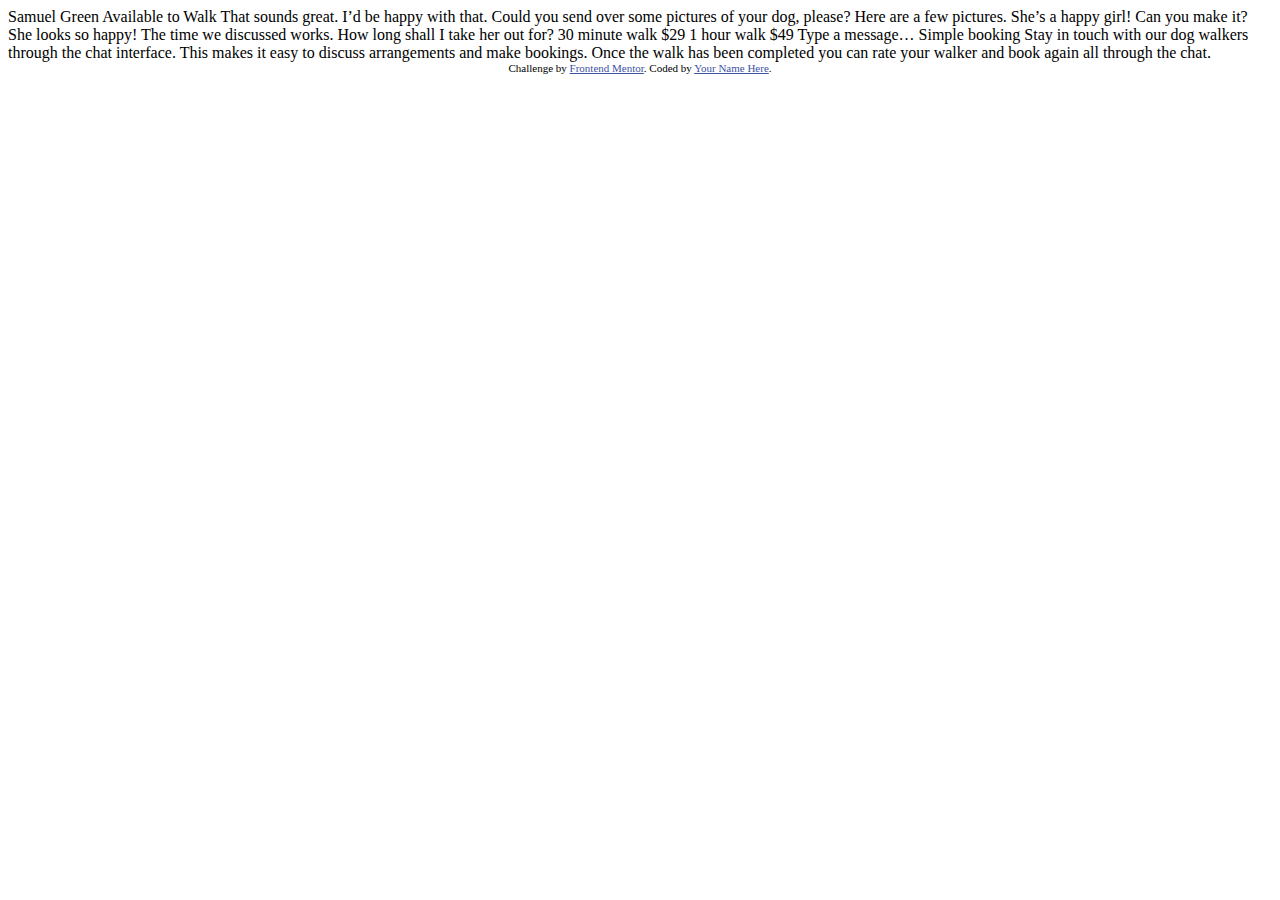
==== index.html @ b86929d4 "Adding the basic structure of this challenge" ====
<!DOCTYPE html>
<html lang="en">
<head>
  <meta charset="UTF-8">
  <meta name="viewport" content="width=device-width, initial-scale=1.0"> <!-- displays site properly based on user's device -->

  <link rel="icon" type="image/png" sizes="32x32" href="./images/favicon-32x32.png">
  
  <title>Frontend Mentor | [Challenge Name Here]</title>

  <!-- Feel free to remove these styles or customise in your own stylesheet 👍 -->
  <style>
    .attribution { font-size: 11px; text-align: center; }
    .attribution a { color: hsl(228, 45%, 44%); }
  </style>
</head>
<body>

  Samuel Green
  Available to Walk

  That sounds great. I’d be happy with that.

  Could you send over some pictures of your dog, please?

  Here are a few pictures. She’s a happy girl!

  Can you make it?

  She looks so happy! The time we discussed works. How long shall I take her out for?

  30 minute walk
  $29

  1 hour walk
  $49

  Type a message…

  Simple booking

  Stay in touch with our dog walkers through the chat interface. This makes it easy to 
  discuss arrangements and make bookings. Once the walk has been completed you can rate 
  your walker and book again all through the chat.
  
  <div class="attribution">
    Challenge by <a href="https://www.frontendmentor.io?ref=challenge" target="_blank">Frontend Mentor</a>. 
    Coded by <a href="#">Your Name Here</a>.
  </div>
</body>
</html>
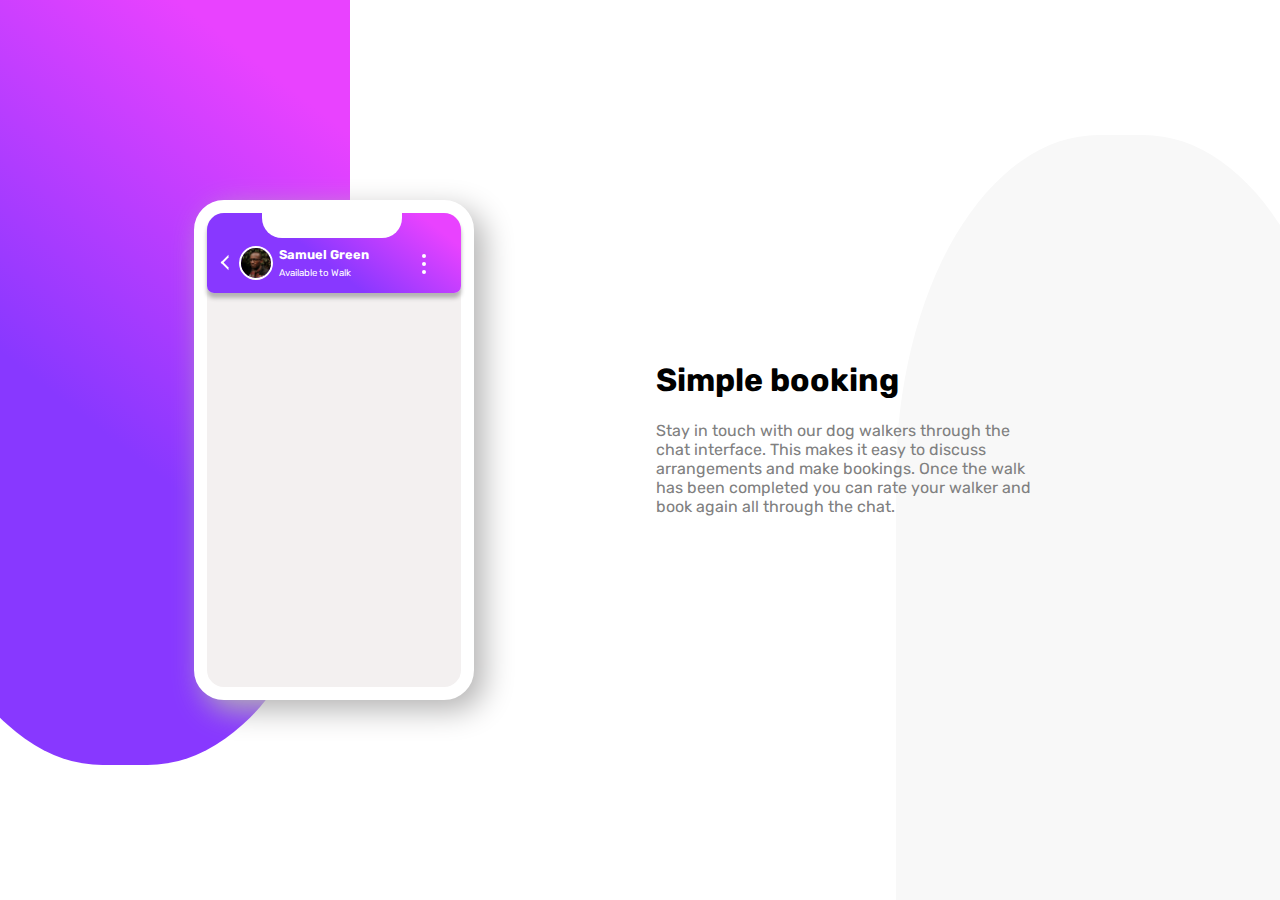
==== commit 3fb8f60c: "Added the mi layout ad content" ====
--- a/index.html
+++ b/index.html
@@ -5,7 +5,7 @@
   <meta name="viewport" content="width=device-width, initial-scale=1.0"> <!-- displays site properly based on user's device -->
 
   <link rel="icon" type="image/png" sizes="32x32" href="./images/favicon-32x32.png">
-  
+  <link rel="stylesheet" href="style1.css">
   <title>Frontend Mentor | [Challenge Name Here]</title>
 
   <!-- Feel free to remove these styles or customise in your own stylesheet 👍 -->
@@ -15,8 +15,8 @@
   </style>
 </head>
 <body>
-
-  Samuel Green
+  <!--
+     Samuel Green
   Available to Walk
 
   That sounds great. I’d be happy with that.
@@ -33,7 +33,7 @@
   $29
 
   1 hour walk
-  $49
+  $49 
 
   Type a message…
 
@@ -43,7 +43,39 @@
   discuss arrangements and make bookings. Once the walk has been completed you can rate 
   your walker and book again all through the chat.
   
-  <div class="attribution">
+  -->
+<main class="content">
+  <div class="phone">
+    <div class="header">
+      <div class="person">
+        <div id="arrow"></div>
+        <div class="person-img">
+          <img src="./images/avatar.jpg" alt="person-avatar">
+        </div>
+        <div class="person-id">
+          <h4>
+            Samuel Green
+          </h4>
+          <p>
+            Available to Walk
+          </p>
+        </div>
+        <div id="setting-icon">
+          <div></div>
+          <div></div>
+          <div></div>
+        </div>
+      </div>
+    </div>
+  </div>
+  <div class="main-text">
+    <h1>Simple booking</h1>
+    <p>Stay in touch with our dog walkers through the chat interface. This makes it easy to
+      discuss arrangements and make bookings. Once the walk has been completed you can rate
+      your walker and book again all through the chat.</p>
+  </div>
+</main>
+  <!--div class="attribution">
     Challenge by <a href="https://www.frontendmentor.io?ref=challenge" target="_blank">Frontend Mentor</a>. 
     Coded by <a href="#">Your Name Here</a>.
   </div>
--- a/style1.css
+++ b/style1.css
@@ -0,0 +1,178 @@
+@import url('https://fonts.googleapis.com/css2?family=Rubik:wght@400;500;700&display=swap');
+body{
+    margin: 0;
+    width: 98vw;
+    height: 95vh;
+     overflow-x: hidden;
+     font-family: 'Rubik', sans-serif;
+}
+body::before{
+    content: '';
+    z-index: -1;
+    position: absolute;
+    left: -100px;
+    border-bottom-left-radius: 45%;
+    border-bottom-right-radius: 45%;
+    height: 85%;
+    width:450px;
+    background: rgb(136,56,255);
+    background: linear-gradient(38deg, rgba(136,56,255,1) 44%, rgba(233,66,255,1) 88%);
+}
+body::after{
+    z-index: -1;
+    content: '';
+    position: absolute;
+    bottom: 0;
+    left:70vw;
+    border-top-left-radius: 45%;
+    border-top-right-radius: 45%;
+    height: 85%;
+    width:450px;
+    background: #f8f8f8;
+}
+.content{
+    height: 100vh;
+    width: 90vw;
+    display: flex;
+    flex-direction: row;
+    flex-wrap: wrap;
+    justify-content: space-evenly;
+    align-items: center;
+}
+@media (min-width: 947px){
+    .phone {
+        left: 70px;
+    }
+    .main-text {
+        top:90px;
+    }
+}
+.phone{
+    margin: 1.5rem;
+    position: relative;
+    z-index: 1;
+    background: #f3f0f0;
+    width: 280px;
+    height: 500px;
+    border: 13px white solid;
+    box-sizing: border-box;
+    box-shadow: 10px 10px 30px #b4b3b3;
+    border-radius: 30px;
+}
+/*notch*/
+.phone::before {
+    content: '';
+    position: absolute;
+    background: white;
+    width:  140px ;
+    height: 25px;
+    border-bottom-left-radius: 20px;
+    border-bottom-right-radius: 20px;
+    left: 55px;
+}
+.header {
+    font-size: 16px;
+    color: white;
+    position: relative;
+    z-index: -2;
+    width: 100%;
+    height: 80px;
+     background: rgb(136,56,255);
+    background: linear-gradient(38deg, rgba(136,56,255,1) 44%, rgba(233,66,255,1) 88%);
+    border-top-right-radius: 17px;
+    border-top-left-radius: 17px;
+    border-bottom-left-radius: 7px;
+    border-bottom-right-radius: 7px;
+    box-shadow: 0px 5px 4px #b4b3b3;
+    display: flex;
+    align-items: center;
+    line-height: 2%;
+}
+#arrow {
+    position: relative;
+    top: 3.8rem;
+    left: 1rem;
+    width: 7px;
+    height: 7px;
+    border-right: 2px solid white ;
+    border-bottom: 2px solid white ;
+    border-left: 2px solid transparent;
+    border-top: 2px solid transparent;
+    transform: rotate(135deg);
+}
+.person-img {
+    position: relative;
+    top:2.4rem;
+    left: 2rem;
+    width: 30px;
+    height: 30px;
+    border-radius: 50%;
+    border: 2px white solid;
+}
+.person-img img {
+    width: 100%;
+    height: 100%;
+    object-fit: cover;
+    border-radius: 50%;
+}
+.person-id{
+    position: relative;
+    bottom: .2rem;
+    left: 4.5rem;
+}
+.person-id h4 {
+    font-size: 80%;
+}
+.person-id p {
+    font-size: 60%;
+
+}
+#setting-icon {
+    position: relative;
+    bottom: 2rem;
+   left: 215px;
+}
+#setting-icon div {
+  width: 4px;
+  height: 4px;
+  background-color: white;
+  border-radius: 50%;
+  margin: 4px 0;
+
+}
+.main-text {
+    position: relative;
+    max-width: 380px;
+    height: 400px;
+    margin: 1rem;
+    margin-left: 8rem;
+}
+.main-text p {
+    color: gray;
+}
+@media (max-width:946px) {
+    body::before{
+        left:-50px;
+        width: 320px;
+        height: 60%;
+    }
+    body::after{
+        border-bottom-left-radius: 25%;
+    }
+    .phone{
+        top:50px;
+        left:10px;
+    }
+    
+
+    .main-text {
+        top:50px;
+        right: 50px;
+        text-align: center;
+    }
+    body::after{
+    height: 65%;
+    width:450px;
+    left:70vw;
+    }
+}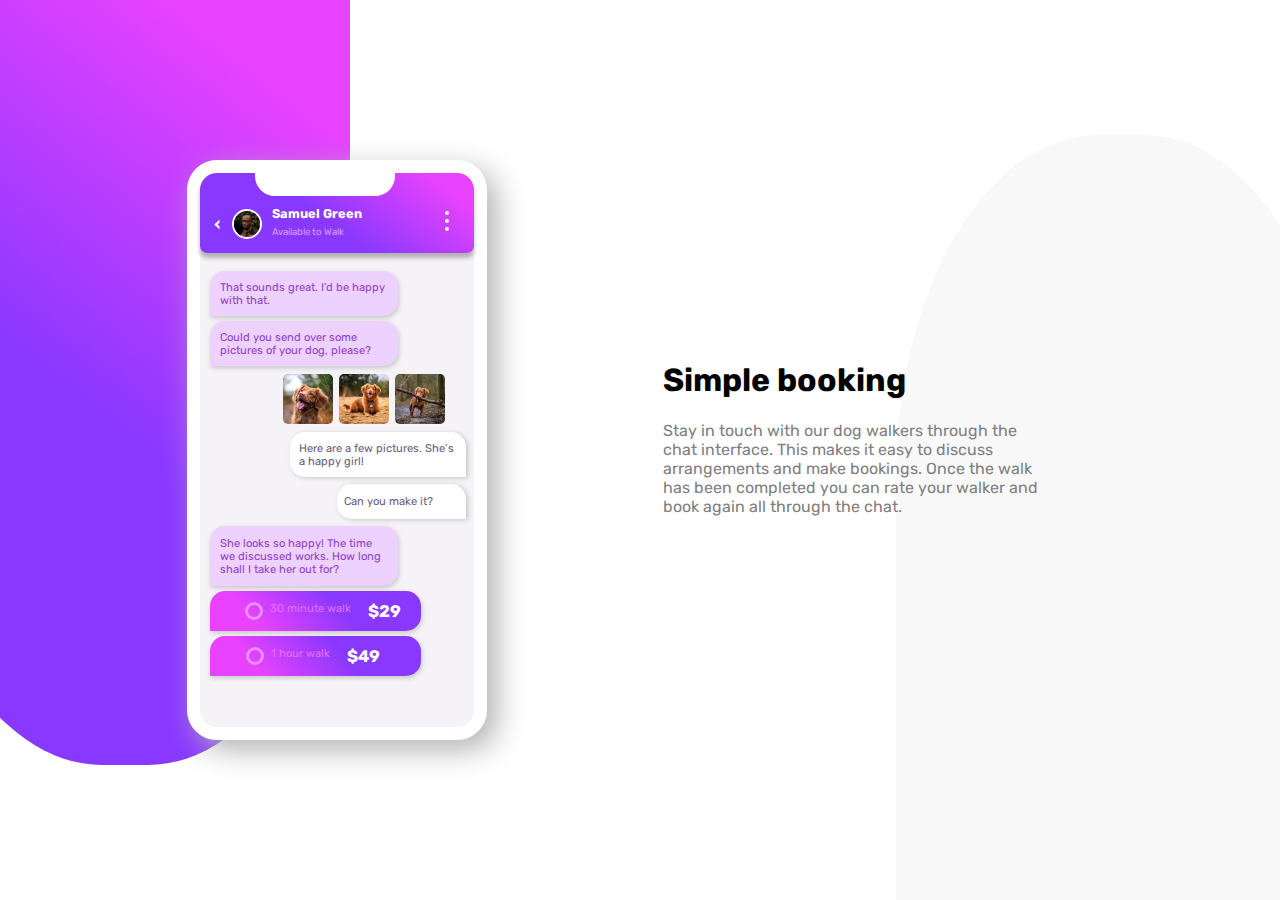
==== commit 6b8a376b: "adding chat inside the phone" ====
--- a/index.html
+++ b/index.html
@@ -1,12 +1,12 @@
 <!DOCTYPE html>
 <html lang="en">
 <head>
-  <meta charset="UTF-8">
+  <meta charset="UTF-8"> 
   <meta name="viewport" content="width=device-width, initial-scale=1.0"> <!-- displays site properly based on user's device -->
 
   <link rel="icon" type="image/png" sizes="32x32" href="./images/favicon-32x32.png">
   <link rel="stylesheet" href="style1.css">
-  <title>Frontend Mentor | [Challenge Name Here]</title>
+  <title>Frontend Mentor | Chat App Illustration</title>
 
   <!-- Feel free to remove these styles or customise in your own stylesheet 👍 -->
   <style>
@@ -67,6 +67,58 @@
         </div>
       </div>
     </div>
+    <div class="chat-texts">
+      <ul class="chat">
+        <li class="chat-text chat-left">
+          <p>That sounds great. I’d be happy with that.</p>
+        </li>
+        <li class="chat-text chat-left">
+          <p>Could you send over some pictures of your dog, please?</p>
+        </li>
+        <li class=" chat-right-images">
+          <ul class="chat-images">
+            <li><img src="./images/dog-image-1.jpg" alt="dog-image-1"></li>
+            <li><img src="./images/dog-image-2.jpg" alt="dog-image-2"></li>
+            <li><img src="./images/dog-image-3.jpg" alt="dog-image-3"></li>
+          </ul>
+        </li>
+        <li class="chat-right">
+          <p>Here are a few pictures. She’s a happy girl!</p>
+        </li>
+        <li class="chat-right small">
+          <p>Can you make it?</p>
+        </li>
+        <li class="chat-left big">
+          <p>She looks so happy! The time we discussed works. How long shall I take her out for?</p>
+        </li>
+        <li class="chat-left pricing">
+          <ul class="price">
+            <li>
+              <label class="price-label" for="30min">30 minute walk
+                <input type="radio" name="radio" value="30min">
+                <span class="check"></span>
+              </label>
+            </li>
+            <li class="ammount">
+              <h2>$29</h2>
+            </li>
+          </ul>
+        </li>
+        <li class="chat-left pricing">
+          <ul class="price">
+            <li style="margin-left:-35px">
+              <label class="price-label hour" for="1hr">1 hour walk
+                <input type="radio" name="radio" value="1hr">
+                <span class="check"></span>
+              </label>
+            </li>
+            <li class="ammount" style="margin-right:-15px">
+              <h2>$49</h2>
+            </li>
+          </ul>
+        </li>
+      </ul>
+    </div>
   </div>
   <div class="main-text">
     <h1>Simple booking</h1>
--- a/style1.css
+++ b/style1.css
@@ -3,8 +3,11 @@
     margin: 0;
     width: 98vw;
     height: 95vh;
-     overflow-x: hidden;
+     overflow-x: hidden !important;
      font-family: 'Rubik', sans-serif;
+}
+* {
+    box-sizing: border-box;
 }
 body::before{
     content: '';
@@ -51,9 +54,9 @@
     margin: 1.5rem;
     position: relative;
     z-index: 1;
-    background: #f3f0f0;
-    width: 280px;
-    height: 500px;
+    background: hsl(270, 20%, 96%);
+    width: 300px;
+    height: 580px;
     border: 13px white solid;
     box-sizing: border-box;
     box-shadow: 10px 10px 30px #b4b3b3;
@@ -68,6 +71,7 @@
     height: 25px;
     border-bottom-left-radius: 20px;
     border-bottom-right-radius: 20px;
+     margin-top: -2px;
     left: 55px;
 }
 .header {
@@ -102,7 +106,7 @@
 }
 .person-img {
     position: relative;
-    top:2.4rem;
+    top:2.6rem;
     left: 2rem;
     width: 30px;
     height: 30px;
@@ -117,7 +121,6 @@
 }
 .person-id{
     position: relative;
-    bottom: .2rem;
     left: 4.5rem;
 }
 .person-id h4 {
@@ -125,12 +128,12 @@
 }
 .person-id p {
     font-size: 60%;
-
+     color: hsl(276, 100%, 81%);
 }
 #setting-icon {
     position: relative;
-    bottom: 2rem;
-   left: 215px;
+    bottom: 1.9rem;
+   left: 245px;
 }
 #setting-icon div {
   width: 4px;
@@ -159,15 +162,16 @@
     body::after{
         border-bottom-left-radius: 25%;
     }
+    .content{
+        height: auto;
+    }
     .phone{
         top:50px;
-        left:10px;
-    }
-    
-
+        left:8%;
+    }
     .main-text {
         top:50px;
-        right: 50px;
+        right: 25px;
         text-align: center;
     }
     body::after{
@@ -175,4 +179,142 @@
     width:450px;
     left:70vw;
     }
+}
+@media (max-width:350px){
+    .phone{
+        top:50px;
+        left:6%;
+    }
+    .main-text {
+        width: 100%;
+        top:50px;
+        right: 30px;
+        text-align: center;
+    }
+}
+ul {
+    list-style-type:none;
+}
+.chat-texts{
+    display: block;
+    position: absolute;
+    top:87px;
+    line-height: normal;
+    font-size: 70%;
+}
+
+.chat-left {
+    position: relative;
+    right: 35px;
+    width: 80%;
+    height: 45px;
+    border-radius: 15px;
+    display: flex;
+    align-items: center;
+    justify-content: center;
+    background-color: hsl(276, 100%, 91%);
+    color: hsl(276, 55%, 52%);
+    border-bottom-left-radius:1px;
+    margin: 5px;
+    box-shadow: 1px 2px 5px #c5c5c5;
+}
+.chat-left p , .chat-right p {
+    width: 90%;
+    position: relative;
+}
+.chat-right-image{
+     position: relative;
+    left: 35px;
+    width:90%;
+    height: 50px;
+    background:transparent;
+}
+.chat-images li {
+    display: inline;
+    float: left;
+    width: 50px;
+    height: 50px;
+    margin: 3px;
+    border-radius: 10%;
+}
+.chat-images li img {
+    width: 100%;
+    height: 100%;
+    object-fit: cover;
+    border-radius: 10%;
+}
+.chat-right{
+    position: relative;
+    top:5px;
+    left: 43px;
+    width:75%;
+    height: 45px;
+    border-radius: 15px;
+    display: flex;
+    align-items: center;
+    justify-content: center;
+    background-color: white;
+    border-bottom-right-radius:1px;
+    margin: 7px;
+    color: hsl(271, 15%, 43%);
+     box-shadow: 2px 1px 5px #c5c5c5;
+}
+.small {
+     position: relative;
+    left: 90px;
+    width:55%;
+    height: 35px;
+}
+.big{
+    top:5px;
+    height: 60px;
+}
+.pricing{
+    top:5px;
+    height: 40px;
+     width: 90%;
+     color: hsl(289, 100%, 72%);
+      background: rgb(136,56,255);
+    background: linear-gradient(49deg, rgba(233,66,255,1) 22%, rgba(136,56,255,1) 62%);
+}
+.price li {
+    display: inline;
+    float: left;
+    margin: 3px;
+}
+label{
+    position: relative;
+    top:15px;
+    -webkit-user-select: none;
+  -moz-user-select: none;
+  -ms-user-select: none;
+  user-select: none;
+  cursor: pointer;
+}
+label input {
+    opacity: 0;
+  cursor: pointer;
+  height: 0;
+  width: 0;
+}
+.check {
+    position: absolute;
+  left:-25px;
+  height: 18px;
+  width: 18px;
+   background-color: transparent;
+  border-radius: 50%;
+   border: 3px solid hsl(289, 95%, 77%);
+}
+label:hover  input ~ .check {
+  background-color: #fff;
+}
+label input:checked ~ .check{
+  background-color: #f8f8f8;
+}
+.price li h2{
+    color: white;
+}
+label .hour{
+    margin-right: 5px;
 }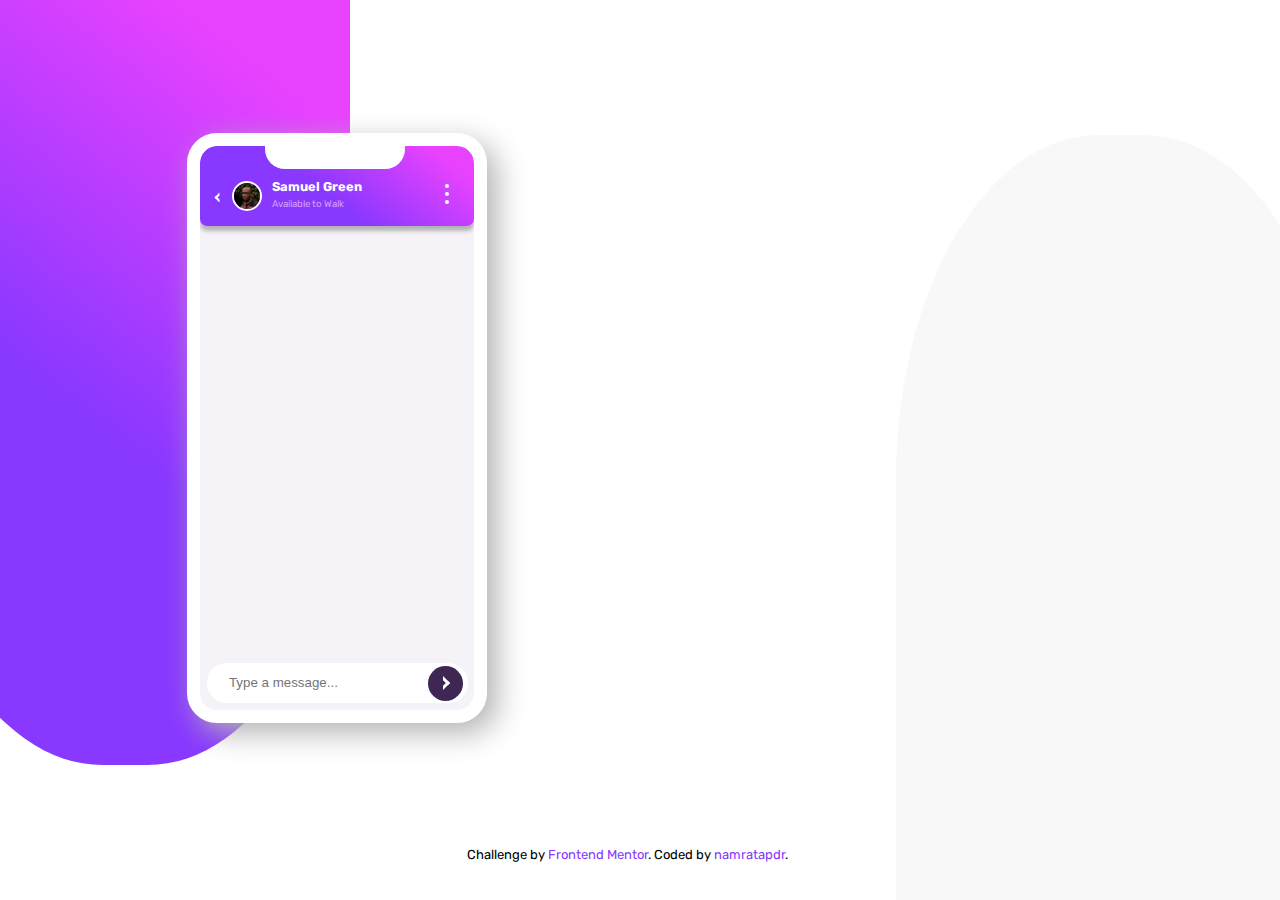
==== commit 04c6deac: "adding the final animations" ====
--- a/index.html
+++ b/index.html
@@ -7,43 +7,8 @@
   <link rel="icon" type="image/png" sizes="32x32" href="./images/favicon-32x32.png">
   <link rel="stylesheet" href="style1.css">
   <title>Frontend Mentor | Chat App Illustration</title>
-
-  <!-- Feel free to remove these styles or customise in your own stylesheet 👍 -->
-  <style>
-    .attribution { font-size: 11px; text-align: center; }
-    .attribution a { color: hsl(228, 45%, 44%); }
-  </style>
 </head>
 <body>
-  <!--
-     Samuel Green
-  Available to Walk
-
-  That sounds great. I’d be happy with that.
-
-  Could you send over some pictures of your dog, please?
-
-  Here are a few pictures. She’s a happy girl!
-
-  Can you make it?
-
-  She looks so happy! The time we discussed works. How long shall I take her out for?
-
-  30 minute walk
-  $29
-
-  1 hour walk
-  $49 
-
-  Type a message…
-
-  Simple booking
-
-  Stay in touch with our dog walkers through the chat interface. This makes it easy to 
-  discuss arrangements and make bookings. Once the walk has been completed you can rate 
-  your walker and book again all through the chat.
-  
-  -->
 <main class="content">
   <div class="phone">
     <div class="header">
@@ -75,23 +40,23 @@
         <li class="chat-text chat-left">
           <p>Could you send over some pictures of your dog, please?</p>
         </li>
-        <li class=" chat-right-images">
+        <li class="chat-text chat-right-images">
           <ul class="chat-images">
             <li><img src="./images/dog-image-1.jpg" alt="dog-image-1"></li>
             <li><img src="./images/dog-image-2.jpg" alt="dog-image-2"></li>
             <li><img src="./images/dog-image-3.jpg" alt="dog-image-3"></li>
           </ul>
         </li>
-        <li class="chat-right">
+        <li class="chat-text chat-right">
           <p>Here are a few pictures. She’s a happy girl!</p>
         </li>
-        <li class="chat-right small">
+        <li class="chat-text chat-right small">
           <p>Can you make it?</p>
         </li>
-        <li class="chat-left big">
+        <li class="chat-text chat-left big">
           <p>She looks so happy! The time we discussed works. How long shall I take her out for?</p>
         </li>
-        <li class="chat-left pricing">
+        <li class="chat-text chat-left pricing">
           <ul class="price">
             <li>
               <label class="price-label" for="30min">30 minute walk
@@ -104,7 +69,7 @@
             </li>
           </ul>
         </li>
-        <li class="chat-left pricing">
+        <li class="chat-text chat-left pricing">
           <ul class="price">
             <li style="margin-left:-35px">
               <label class="price-label hour" for="1hr">1 hour walk
@@ -117,7 +82,16 @@
             </li>
           </ul>
         </li>
-      </ul>
+        
+        </ul>
+    </div>
+    <div class="type-a-text">
+      <div class="type-text">
+        <input type="text" placeholder="Type a message...">
+        <div class="send-button">
+          <div class="arrow"></div>
+        </div>
+      </div>
     </div>
   </div>
   <div class="main-text">
@@ -127,9 +101,9 @@
       your walker and book again all through the chat.</p>
   </div>
 </main>
-  <!--div class="attribution">
+  <div class="attribution">
     Challenge by <a href="https://www.frontendmentor.io?ref=challenge" target="_blank">Frontend Mentor</a>. 
-    Coded by <a href="#">Your Name Here</a>.
+    Coded by <a href="https://twitter.com/namratapdr" target="_blank">namratapdr</a>.
   </div>
 </body>
 </html>--- a/style1.css
+++ b/style1.css
@@ -34,7 +34,7 @@
     background: #f8f8f8;
 }
 .content{
-    height: 100vh;
+    height: 100%;
     width: 90vw;
     display: flex;
     flex-direction: row;
@@ -48,7 +48,15 @@
     }
     .main-text {
         top:90px;
-    }
+        transform: scale(0);
+        animation: pop 1.5s linear forwards;
+        animation-delay: 8s;
+    }
+    .attribution { 
+    position: relative;
+    bottom: 4rem;
+     font-size: 13px; text-align: center;
+     }
 }
 .phone{
     margin: 1.5rem;
@@ -56,7 +64,7 @@
     z-index: 1;
     background: hsl(270, 20%, 96%);
     width: 300px;
-    height: 580px;
+    height: 590px;
     border: 13px white solid;
     box-sizing: border-box;
     box-shadow: 10px 10px 30px #b4b3b3;
@@ -72,7 +80,7 @@
     border-bottom-left-radius: 20px;
     border-bottom-right-radius: 20px;
      margin-top: -2px;
-    left: 55px;
+    left: 65px;
 }
 .header {
     font-size: 16px;
@@ -226,8 +234,18 @@
      position: relative;
     left: 35px;
     width:90%;
-    height: 50px;
+    max-height: 50px;
     background:transparent;
+}
+@media (max-width:360px){
+    .phone::before{
+        left: 35px;
+    }
+   .phone{
+       width: 95vw;
+       height: 640px;
+   }
+   
 }
 .chat-images li {
     display: inline;
@@ -317,4 +335,112 @@
 }
 label .hour{
     margin-right: 5px;
-}+}
+.type-a-text {
+    position: absolute;
+    bottom: 7px;
+    width: 95%;
+    left: 7px;
+    height: 40px;
+    border-radius: 30px;
+    background: white;
+    display: flex;
+    align-items: center;
+    justify-content: center;
+}
+.type-a-text input{
+    position: relative;
+    right: 20px;
+    border: none;
+    border-radius: 10px;
+    height: 30px;
+}
+.send-button {
+    position: absolute;
+    right: 5px;
+    bottom: 2px;
+    display: flex;
+    justify-content: center;
+    align-items: center;
+    width: 35px;
+    height: 35px;
+    background: hsl(271, 36%, 24%);
+    border-radius: 50%;
+}
+.arrow {
+    position: relative;
+    right: 2px;
+    width: 10px;
+    height: 10px;
+    border-right: 3px solid white ;
+    border-bottom: 3px solid white ;
+    border-left: 3px solid transparent;
+    border-top: 3px solid transparent;
+    transform: rotate(-45deg);
+}
+.phone{
+    overflow: hidden;
+}
+.chat-texts{
+    transform: translateY(500px);
+    animation: appear 8s linear forwards;
+}
+@keyframes appear {
+    0%{
+        transform: translateY(500px);
+    }
+    100% {
+        transform: translateY(0);
+    }
+}
+.chat-text {
+   transform: scale(0);
+}
+.chat-text:nth-child(1){
+    animation: pop 1s ease-in-out forwards;
+    animation-delay: 1.2s;
+}
+.chat-text:nth-child(2){
+    animation: pop 1s ease-in-out forwards;
+    animation-delay: 2.4s;
+}
+.chat-text:nth-child(3){
+    animation: pop 1s ease-in-out forwards;
+    animation-delay: 3.2s;
+}
+.chat-text:nth-child(4){
+    animation: pop 1s ease-in-out forwards;
+    animation-delay: 4s;
+}
+.chat-text:nth-child(5){
+    animation: pop 1s ease-in-out forwards;
+    animation-delay: 4.8s;
+}
+.chat-text:nth-child(6){
+    animation: pop 1s ease-in-out forwards;
+    animation-delay: 5.6s;
+}
+.chat-text:nth-child(7){
+    animation: pop 1s ease-in-out forwards;
+    animation-delay: 6.4s;
+}
+.chat-text:nth-child(8){
+    animation: pop 1s ease-in-out forwards;
+    animation-delay: 7.2s;
+}
+@keyframes pop {
+    0% {
+        transform: scale(0);
+    }
+    100% {
+        transform: scale(1);
+    }
+}
+ .attribution { 
+    position: relative;
+    bottom: .5rem;
+     font-size: 13px; text-align: center;
+     }
+    .attribution a { 
+        text-decoration: none;
+        color:  rgb(136,56,255); }